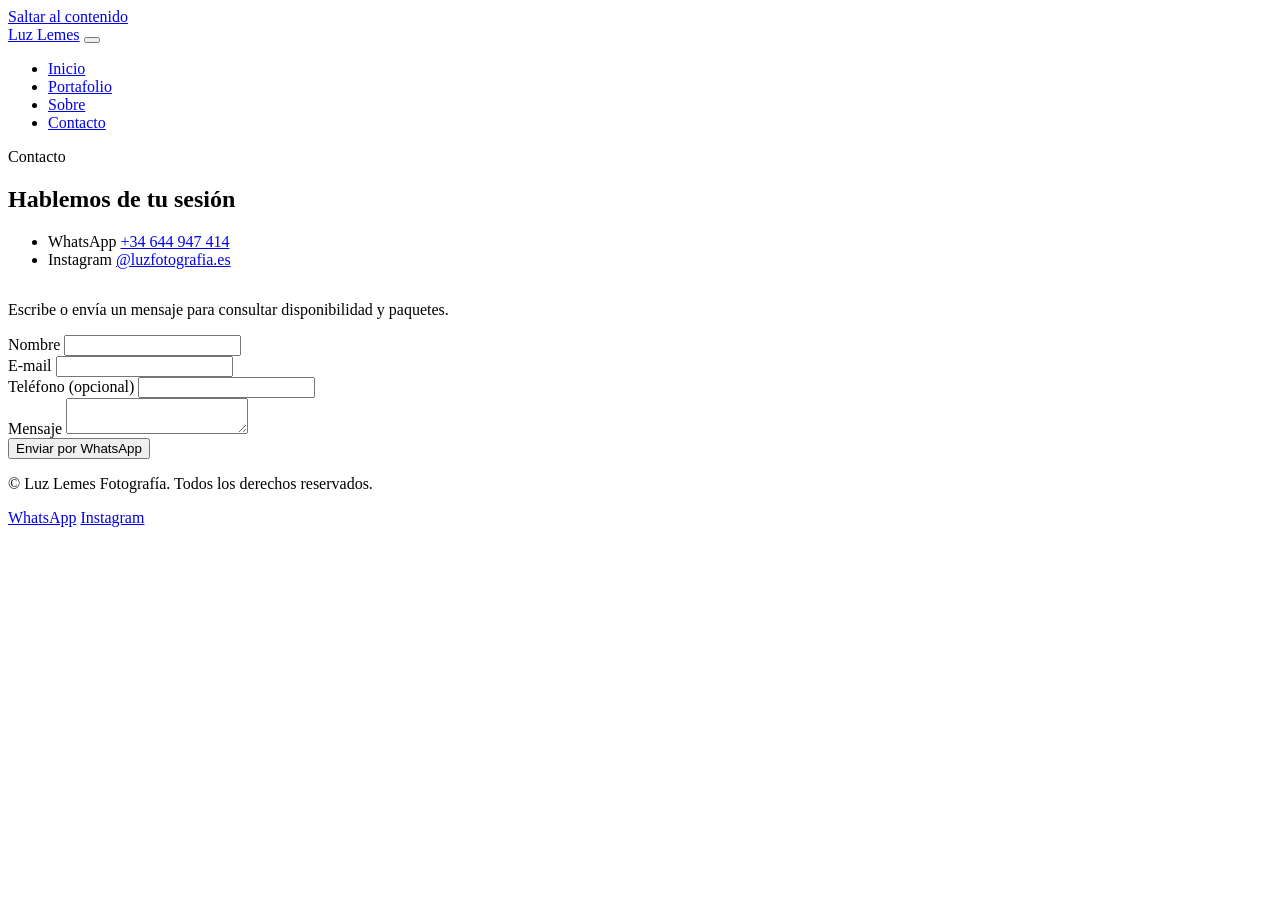
==== contato.html @ 42173595 "Add files via upload" ====
<!doctype html>
<html lang="es">
<head>
  <meta charset="utf-8">
  <meta name="viewport" content="width=device-width,initial-scale=1,viewport-fit=cover">
  <title>Contacto — Luz Lemes Fotografía</title>
  <meta name="description" content="Escribe a Luz Lemes para consultar disponibilidad y paquetes. Contacto por WhatsApp, e-mail o formulario.">
  <link rel="preconnect" href="https://fonts.googleapis.com">
  <link rel="preconnect" href="https://fonts.gstatic.com" crossorigin>
  <link href="https://fonts.googleapis.com/css2?family=Cormorant+Garamond:wght@300;400&family=Karla:wght@400;500&display=swap" rel="stylesheet">
  <link rel="stylesheet" href="css/style.css">
</head>
<body class="">
<a class="skip" href="#main">Saltar al contenido</a>
<header class="site-header">
  <div class="wrap header-inner">
    <a class="logo" href="index.html">Luz Lemes</a>
    <button class="menu-toggle" type="button" aria-expanded="false" aria-controls="site-nav" aria-label="Abrir menú"><span></span><span></span></button>
    <nav id="site-nav" class="site-nav" aria-label="Principal">
      <ul>
        <li><a href="index.html">Inicio</a></li>
        <li><a href="projetos.html">Portafolio</a></li>
        <li><a href="sobre.html">Sobre</a></li>
        <li><a href="contato.html" aria-current="page">Contacto</a></li>
      </ul>
    </nav>
  </div>
</header>
<main id="main">
  <section class="wrap page-head" aria-labelledby="contato-title">
    <p class="lead">Contacto</p>
    <h1 id="contato-title">Hablemos de tu sesión</h1>
  </section>

  <section class="wrap" aria-label="Formas de contacto y formulario">
    <div class="contact-grid">
      <div>
        <ul class="info-list">
          <li>
            <span>WhatsApp</span>
            <a href="https://wa.me/34644947414" rel="noopener">+34 644 947 414</a>
          </li>
          <li>
            <span>Instagram</span>
            <a href="https://www.instagram.com/luzfotografia.es" rel="noopener">@luzfotografia.es</a>
          </li>
        </ul>
        <p class="lead" style="margin-top:32px">Escribe o envía un mensaje para consultar disponibilidad y paquetes.</p>
      </div>

      <form class="form" id="contact-form" novalidate>
        <div class="field">
          <label for="nombre">Nombre</label>
          <input id="nombre" name="nombre" type="text" autocomplete="name" required aria-describedby="err-nombre">
          <span class="error" id="err-nombre" aria-live="polite"></span>
        </div>
        <div class="field">
          <label for="email">E-mail</label>
          <input id="email" name="email" type="email" autocomplete="email" required aria-describedby="err-email">
          <span class="error" id="err-email" aria-live="polite"></span>
        </div>
        <div class="field">
          <label for="telefono">Teléfono <span class="form-note">(opcional)</span></label>
          <input id="telefono" name="telefono" type="tel" autocomplete="tel" aria-describedby="err-telefono">
          <span class="error" id="err-telefono" aria-live="polite"></span>
        </div>
        <div class="field">
          <label for="mensaje">Mensaje</label>
          <textarea id="mensaje" name="mensaje" required aria-describedby="err-mensaje"></textarea>
          <span class="error" id="err-mensaje" aria-live="polite"></span>
        </div>
        <button class="btn btn-primary" type="submit">Enviar por WhatsApp</button>
        <p class="form-status" role="status" aria-live="polite"></p>
      </form>
    </div>
  </section>
</main>
<footer class="site-footer">
  <div class="wrap footer-inner">
    <p>© <span id="year"></span> Luz Lemes Fotografía. Todos los derechos reservados.</p>
    <div class="socials">
      <a href="https://wa.me/34644947414" rel="noopener">WhatsApp</a>
      <a href="https://www.instagram.com/luzfotografia.es" rel="noopener">Instagram</a>
    </div>
  </div>
</footer>
<script src="js/main.js" defer></script>
<script src="js/contato.js" defer></script>
</body>
</html>
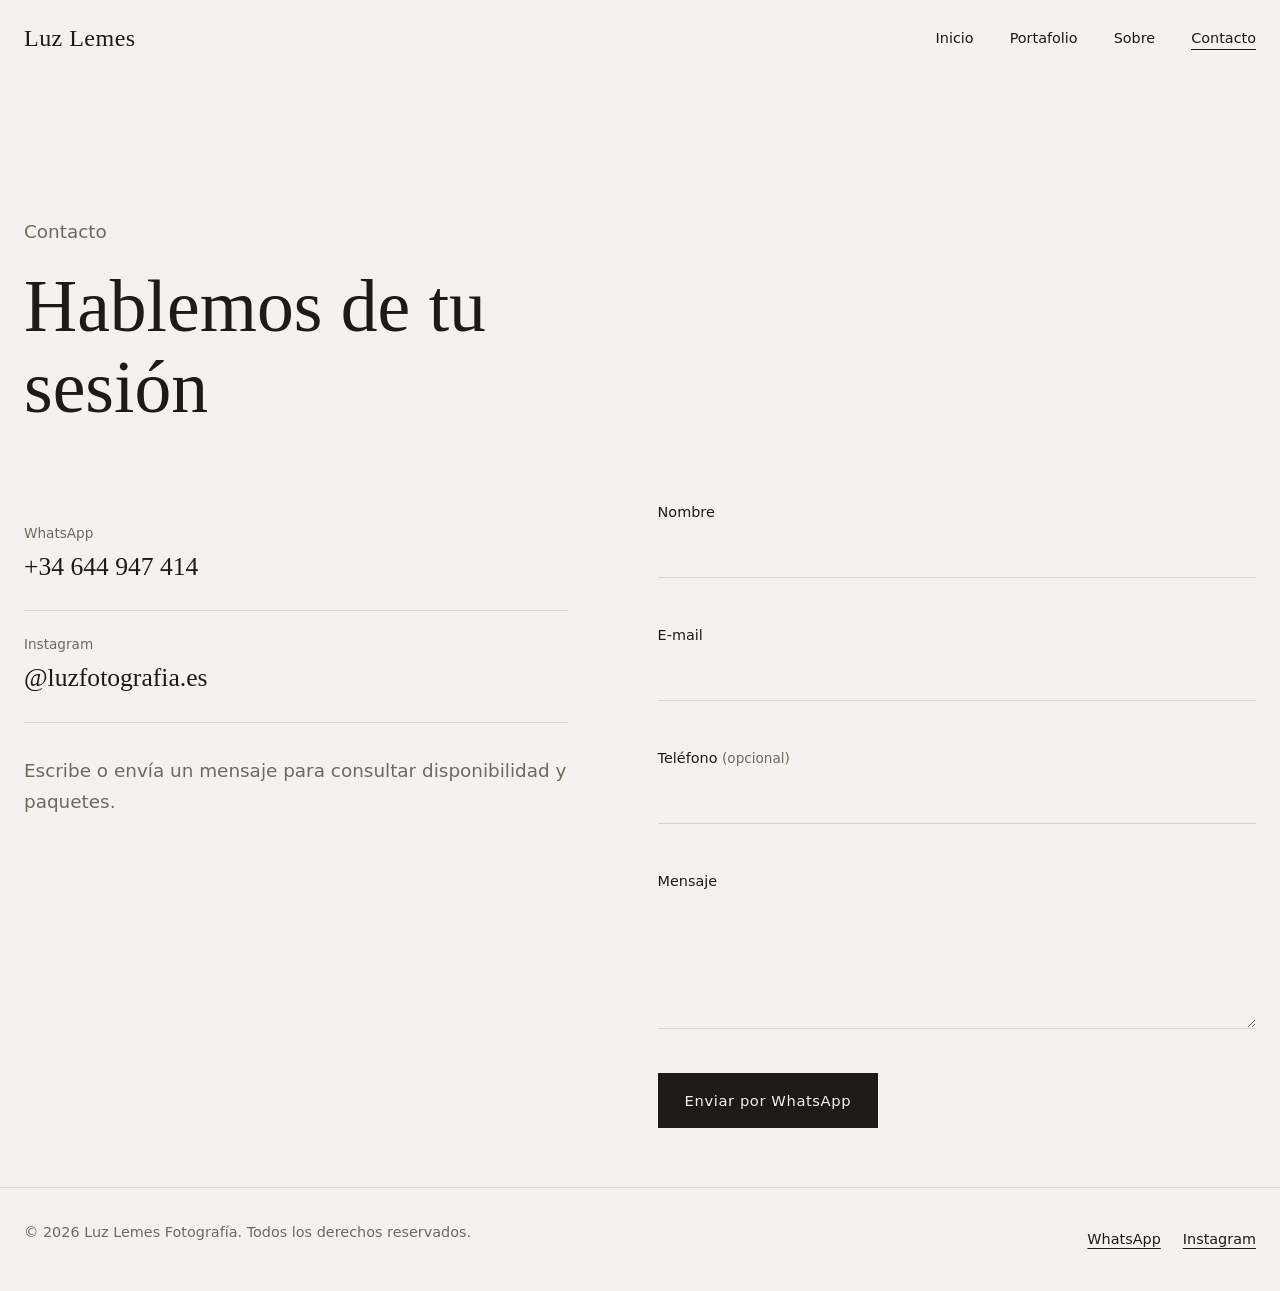
==== commit 6e63af45: "Fix stylesheet and script paths in contato.html" ====
--- a/contato.html
+++ b/contato.html
@@ -8,7 +8,7 @@
   <link rel="preconnect" href="https://fonts.googleapis.com">
   <link rel="preconnect" href="https://fonts.gstatic.com" crossorigin>
   <link href="https://fonts.googleapis.com/css2?family=Cormorant+Garamond:wght@300;400&family=Karla:wght@400;500&display=swap" rel="stylesheet">
-  <link rel="stylesheet" href="css/style.css">
+  <link rel="stylesheet" href="style.css">
 </head>
 <body class="">
 <a class="skip" href="#main">Saltar al contenido</a>
@@ -84,7 +84,7 @@
     </div>
   </div>
 </footer>
-<script src="js/main.js" defer></script>
-<script src="js/contato.js" defer></script>
+<script src="main.js" defer></script>
+<script src="contato.js" defer></script>
 </body>
 </html>
--- a/style.css
+++ b/style.css
@@ -0,0 +1,176 @@
+/* Luz Lemes Fotografía — estilos compartilhados entre as páginas */
+
+:root{
+  --paper:#F4F2EE;
+  --ink:#1C1B19;
+  --stone:#6F6A61;
+  --line:#D9D4CB;
+  --white:#FFF;
+  --serif:'Cormorant Garamond',Georgia,serif;
+  --sans:'Karla',system-ui,sans-serif;
+  --wrap:1240px;
+  --ease:cubic-bezier(.2,.7,.2,1);
+}
+
+*,*::before,*::after{box-sizing:border-box}
+html{scroll-behavior:smooth;scroll-padding-top:90px}
+body{margin:0;background:var(--paper);color:var(--ink);font:400 1rem/1.7 var(--sans);-webkit-font-smoothing:antialiased}
+img{display:block;max-width:100%;height:auto}
+a{color:inherit}
+:focus-visible{outline:2px solid var(--ink);outline-offset:4px}
+
+.skip{position:absolute;left:-999px;top:8px;background:var(--ink);color:var(--paper);padding:8px 14px;z-index:3000}
+.skip:focus{left:8px}
+
+.wrap{width:min(100% - 48px,var(--wrap));margin-inline:auto}
+h1,h2,h3{font-family:var(--serif);font-weight:300;line-height:1.1;margin:0}
+h1{font-size:clamp(2.6rem,6vw,5.2rem)}
+h2{font-size:clamp(2rem,4vw,3rem)}
+p{margin:0 0 1em}
+.lead{font-size:1.15rem;color:var(--stone);max-width:58ch}
+
+/* Cabeçalho */
+.site-header{position:fixed;inset:0 0 auto;z-index:100;transition:background .4s var(--ease),box-shadow .4s}
+.site-header.is-scrolled{background:rgba(244,242,238,.96);box-shadow:0 1px 0 var(--line)}
+body.home:not(.menu-open) .site-header:not(.is-scrolled){color:var(--white)}
+.header-inner{display:flex;align-items:center;justify-content:space-between;height:76px}
+.logo{font-family:var(--serif);font-size:1.5rem;text-decoration:none;letter-spacing:.02em}
+
+.site-nav ul{display:flex;gap:36px;list-style:none;margin:0;padding:0}
+.site-nav a{text-decoration:none;font-size:.9rem;position:relative;padding:4px 0}
+.site-nav a::after{content:"";position:absolute;left:0;right:0;bottom:0;height:1px;background:currentColor;transform:scaleX(0);transform-origin:left;transition:transform .35s var(--ease)}
+.site-nav a:hover::after,.site-nav a[aria-current="page"]::after{transform:scaleX(1)}
+
+.menu-toggle{display:none;position:relative;z-index:201;width:44px;height:44px;background:none;border:0;padding:0;cursor:pointer;color:inherit}
+.menu-toggle span{position:absolute;left:10px;right:10px;height:1.5px;background:currentColor;transition:transform .35s var(--ease),opacity .2s}
+.menu-toggle span:nth-child(1){top:16px}
+.menu-toggle span:nth-child(2){top:26px}
+.menu-toggle[aria-expanded="true"] span:nth-child(1){transform:translateY(5px) rotate(45deg)}
+.menu-toggle[aria-expanded="true"] span:nth-child(2){transform:translateY(-5px) rotate(-45deg)}
+body.menu-open .site-header{color:var(--ink)}
+
+/* Hero */
+.hero{position:relative;isolation:isolate;height:100vh;min-height:560px;display:flex;align-items:flex-end;overflow:hidden;color:var(--white)}
+.hero-img{position:absolute;inset:0;width:100%;height:100%;object-fit:cover;object-position:center 30%;z-index:-2;animation:fadeIn 1.6s var(--ease) both}
+.hero::before{content:"";position:absolute;inset:0;z-index:-1;background:linear-gradient(to top,rgba(0,0,0,.55),rgba(0,0,0,.05) 60%)}
+.hero-content{padding-bottom:clamp(48px,9vh,110px);max-width:820px}
+.hero h1{margin-bottom:24px}
+.hero .lead{color:rgba(255,255,255,.9)}
+.hero-actions{display:flex;gap:14px;flex-wrap:wrap;margin-top:32px}
+
+/* Botões */
+.btn{display:inline-flex;align-items:center;padding:14px 26px;font:inherit;font-size:.92rem;letter-spacing:.04em;text-decoration:none;border:1px solid transparent;cursor:pointer;transition:background .3s,color .3s,border-color .3s}
+.btn-primary{background:var(--ink);color:var(--paper)}
+.btn-primary:hover{background:#3a3834}
+.btn-light{background:var(--paper);color:var(--ink)}
+.btn-light:hover{background:var(--white)}
+.btn-ghost{background:transparent;border-color:currentColor;color:inherit}
+.btn-ghost:hover{background:rgba(255,255,255,.14)}
+body:not(.home) .btn-ghost:hover{background:rgba(28,27,25,.06)}
+
+/* Seções */
+main{padding-top:76px}
+.section{padding:clamp(72px,12vw,140px) 0}
+.section-head{display:flex;justify-content:space-between;align-items:flex-end;gap:24px;margin-bottom:48px;flex-wrap:wrap}
+.section-head a{font-size:.92rem;text-underline-offset:6px}
+
+.page-head{padding:clamp(72px,12vw,140px) 0 clamp(40px,6vw,72px)}
+.page-head h1{font-size:clamp(2.6rem,6vw,4.6rem);max-width:16ch}
+
+.categories{display:grid;grid-template-columns:repeat(3,1fr);gap:28px}
+.cat{text-decoration:none;display:block}
+.cat-img{aspect-ratio:4/5;overflow:hidden;background:var(--line)}
+.cat-img img{width:100%;height:100%;object-fit:cover;transition:transform 1.2s var(--ease)}
+.cat:hover .cat-img img{transform:scale(1.03)}
+.cat h3{font-size:1.9rem;margin-top:18px}
+.cat p{color:var(--stone);font-size:.95rem;margin-top:4px}
+
+.cta{background:var(--ink);color:var(--paper);padding:clamp(80px,12vw,140px) 0}
+.cta h2{max-width:18ch}
+.cta p{color:#bdb7ad;max-width:52ch;margin:20px 0 32px}
+
+/* Sobre */
+.about-grid{display:grid;grid-template-columns:1fr 1fr;gap:clamp(40px,7vw,100px);align-items:start}
+.portrait{aspect-ratio:3/4;overflow:hidden;background:var(--line)}
+.portrait img{width:100%;height:100%;object-fit:cover}
+.about-text h2{margin-bottom:20px}
+.about-text p{color:var(--stone)}
+.specs{margin-top:clamp(56px,8vw,96px);border-top:1px solid var(--line)}
+.spec{display:grid;grid-template-columns:220px 1fr;gap:24px;padding:28px 0;border-bottom:1px solid var(--line)}
+.spec h3{font-size:1.5rem}
+.spec ul{list-style:none;margin:0;padding:0;display:grid;gap:6px;color:var(--stone)}
+
+/* Portfólio */
+.filters{display:flex;gap:10px;flex-wrap:wrap;margin-bottom:48px}
+.filter{background:none;border:1px solid var(--line);padding:9px 18px;font:inherit;font-size:.9rem;color:inherit;cursor:pointer;transition:background .3s,color .3s,border-color .3s}
+.filter:hover,.filter[aria-pressed="true"]{background:var(--ink);color:var(--paper);border-color:var(--ink)}
+
+.gallery{columns:3 280px;column-gap:24px}
+.shot{break-inside:avoid;margin:0 0 24px}
+.shot[hidden]{display:none}
+.shot-btn{display:block;width:100%;padding:0;border:0;background:var(--line);cursor:zoom-in;overflow:hidden}
+.shot-btn img{width:100%;height:auto;transition:transform 1s var(--ease)}
+.shot-btn:hover img{transform:scale(1.02)}
+.shot figcaption{font-size:.85rem;color:var(--stone);margin-top:8px}
+
+/* Lightbox */
+.lightbox{position:fixed;inset:0;z-index:500;display:none;align-items:center;justify-content:center;padding:24px;background:rgba(14,13,12,.96)}
+.lightbox.is-open{display:flex}
+.lightbox figure{margin:0;max-width:min(1200px,100%);text-align:center}
+.lightbox img{max-height:80vh;max-width:100%;width:auto;margin:0 auto}
+.lightbox figcaption{color:#bdb7ad;font-size:.9rem;margin-top:14px}
+.lightbox :focus-visible{outline-color:var(--white)}
+.lb-btn{position:absolute;width:52px;height:52px;display:grid;place-items:center;background:none;border:0;color:var(--white);font-size:2rem;line-height:1;cursor:pointer}
+.lb-close{top:12px;right:12px}
+.lb-prev{left:12px;top:50%;transform:translateY(-50%)}
+.lb-next{right:12px;top:50%;transform:translateY(-50%)}
+
+/* Contato */
+.contact-grid{display:grid;grid-template-columns:1fr 1.1fr;gap:clamp(40px,7vw,100px);align-items:start}
+.info-list{list-style:none;margin:0;padding:0}
+.info-list li{padding:22px 0;border-bottom:1px solid var(--line)}
+.info-list span{display:block;font-size:.85rem;color:var(--stone)}
+.info-list a{font-family:var(--serif);font-size:1.6rem;text-decoration:none}
+
+.form{display:grid;gap:22px}
+.field{display:grid;gap:6px}
+.field label{font-size:.9rem}
+.field input,.field textarea{font:inherit;font-size:1rem;color:var(--ink);background:transparent;border:0;border-bottom:1px solid var(--line);border-radius:0;padding:10px 0;transition:border-color .3s}
+.field textarea{resize:vertical;min-height:130px}
+.field input:focus,.field textarea:focus{outline:none;border-bottom-color:var(--ink)}
+.field.is-invalid input,.field.is-invalid textarea{border-bottom-color:#8a2f2f}
+.error{min-height:1.2em;font-size:.85rem;color:#8a2f2f}
+.form-status{min-height:1.4em;font-size:.95rem}
+.form .btn{justify-self:start}
+.form-note{font-size:.85rem;color:var(--stone)}
+
+/* Rodapé */
+.site-footer{border-top:1px solid var(--line);padding:32px 0;font-size:.9rem;color:var(--stone)}
+.footer-inner{display:flex;justify-content:space-between;align-items:center;gap:16px;flex-wrap:wrap}
+.socials{display:flex;gap:22px}
+.socials a{color:var(--ink);text-underline-offset:4px}
+
+@keyframes fadeIn{from{opacity:0;transform:scale(1.04)}to{opacity:1;transform:none}}
+
+/* Responsivo */
+@media (max-width:960px){
+  .spec{grid-template-columns:1fr;gap:10px}
+}
+@media (max-width:820px){
+  .menu-toggle{display:block}
+  .site-nav{position:fixed;inset:0;z-index:200;display:flex;align-items:center;justify-content:center;background:var(--paper);color:var(--ink);opacity:0;visibility:hidden;transition:opacity .35s,visibility .35s}
+  .site-nav.is-open{opacity:1;visibility:visible}
+  .site-nav ul{flex-direction:column;align-items:center;gap:28px}
+  .site-nav a{font-family:var(--serif);font-size:2rem}
+  .categories{grid-template-columns:1fr;gap:40px}
+  .about-grid,.contact-grid{grid-template-columns:1fr}
+}
+@media (max-width:480px){
+  .gallery{columns:1}
+  .hero-actions .btn{flex:1 1 100%;justify-content:center}
+  .lb-prev,.lb-next{top:auto;bottom:12px;transform:none}
+}
+
+@media (prefers-reduced-motion:reduce){
+  *,*::before,*::after{animation:none!important;transition:none!important;scroll-behavior:auto!important}
+}
